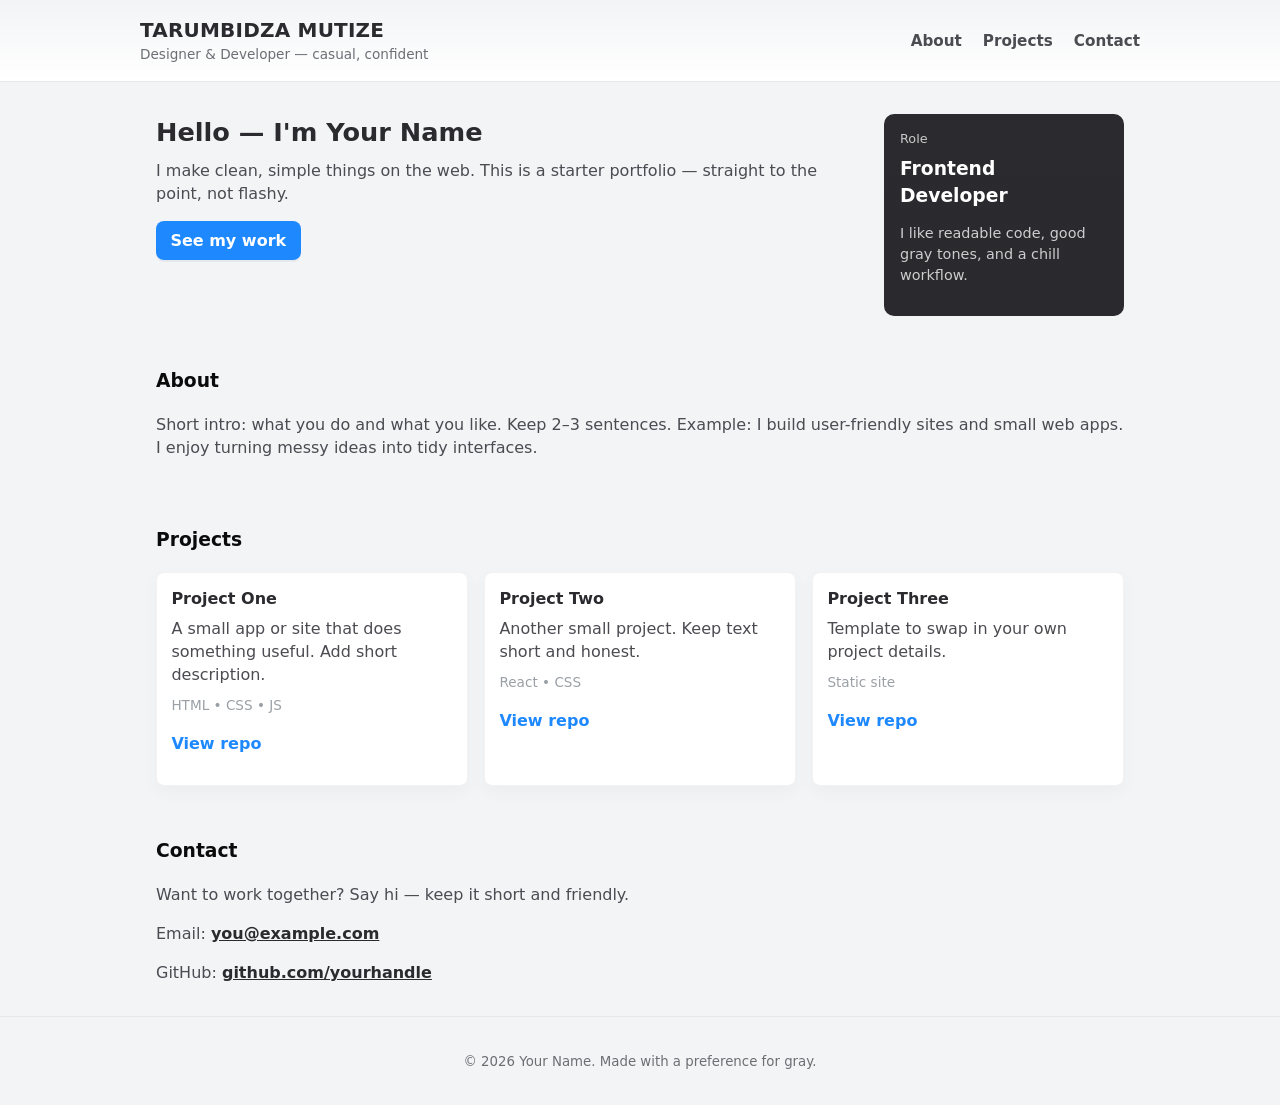
==== index.html @ fe16d237 "Update portfolio title and name in index.html" ====
<!doctype html>
<html lang="en">
<head>
  <meta charset="utf-8" />
  <meta name="viewport" content="width=device-width,initial-scale=1" />
  <title>TARUMBIDZA MUTIZE — Portfolio</title>
  <link rel="stylesheet" href="styles.css" />
  <meta name="description" content="Starter portfolio: simple, semi-professional, nonchalant style." />
</head>
<body>
  <header class="site-header">
    <div class="container header-inner">
      <div class="brand">
        <h1 class="name">TARUMBIDZA MUTIZE</h1>
        <p class="tagline">Designer & Developer — casual, confident</p>
      </div>
      <nav class="main-nav" aria-label="Main navigation">
        <a href="#about">About</a>
        <a href="#projects">Projects</a>
        <a href="#contact">Contact</a>
      </nav>
    </div>
  </header>

  <main>
    <section id="hero" class="hero container">
      <div class="hero-text">
        <h2>Hello — I'm <strong>Your Name</strong></h2>
        <p class="lead">I make clean, simple things on the web. This is a starter portfolio — straight to the point, not flashy.</p>
        <p><a class="cta" href="#projects">See my work</a></p>
      </div>
      <div class="hero-card">
        <div class="meta">Role</div>
        <h3>Frontend Developer</h3>
        <p class="muted">I like readable code, good gray tones, and a chill workflow.</p>
      </div>
    </section>

    <section id="about" class="about container">
      <h3>About</h3>
      <p>Short intro: what you do and what you like. Keep 2–3 sentences. Example: I build user-friendly sites and small web apps. I enjoy turning messy ideas into tidy interfaces.</p>
    </section>

    <section id="projects" class="projects container">
      <h3>Projects</h3>
      <div class="grid">
        <!-- Project 1 -->
        <article class="card">
          <h4>Project One</h4>
          <p class="card-desc">A small app or site that does something useful. Add short description.</p>
          <p class="tech">HTML • CSS • JS</p>
          <p><a class="link" href="#">View repo</a></p>
        </article>

        <!-- Project 2 -->
        <article class="card">
          <h4>Project Two</h4>
          <p class="card-desc">Another small project. Keep text short and honest.</p>
          <p class="tech">React • CSS</p>
          <p><a class="link" href="#">View repo</a></p>
        </article>

        <!-- Project 3 (template) -->
        <article class="card">
          <h4>Project Three</h4>
          <p class="card-desc">Template to swap in your own project details.</p>
          <p class="tech">Static site</p>
          <p><a class="link" href="#">View repo</a></p>
        </article>
      </div>
    </section>

    <section id="contact" class="contact container">
      <h3>Contact</h3>
      <p class="muted">Want to work together? Say hi — keep it short and friendly.</p>
      <p>Email: <a href="mailto:you@example.com">you@example.com</a></p>
      <p>GitHub: <a href="https://github.com/yourhandle" target="_blank" rel="noopener">github.com/yourhandle</a></p>
    </section>
  </main>

  <footer class="site-footer">
    <div class="container">
      <small>© <span id="year"></span> Your Name. Made with a preference for gray.</small>
    </div>
  </footer>

  <script>
    // Simple script to keep footer year current
    document.getElementById('year').textContent = new Date().getFullYear();
  </script>
</body>
</html>
---- styles.css ----
/* styles.css
   Starter portfolio — semi-professional, nonchalant.
   Main colors: gray-heavy, blue accents, white backgrounds, black text.
*/

/* Color palette */
:root{
  --blue: #1e88ff;         /* main accent blue */
  --black: #0b0b0b;        /* strong text */
  --gray-900: #2b2b2f;     /* dark gray for cards / accents */
  --gray-700: #4b4b52;
  --gray-400: #9aa0a6;
  --gray-100: #f3f4f6;     /* page background */
  --white: #ffffff;
  --muted: #6b6f74;
  --max-width: 1000px;
}

/* Reset-ish */
*{box-sizing:border-box}
html,body{height:100%}
body{
  margin:0;
  font-family: Inter, ui-sans-serif, system-ui, -apple-system, "Segoe UI", Roboto, "Helvetica Neue", Arial;
  color:var(--black);
  background:var(--gray-100);
  -webkit-font-smoothing:antialiased;
  -moz-osx-font-smoothing:grayscale;
  line-height:1.45;
}

/* Layout containers */
.container{
  max-width:var(--max-width);
  margin:0 auto;
  padding:1rem;
}

/* Header */
.site-header{
  background:linear-gradient(180deg, var(--gray-100), var(--white));
  border-bottom:1px solid rgba(43,43,47,0.06);
}
.header-inner{
  display:flex;
  align-items:center;
  justify-content:space-between;
  gap:1rem;
  padding:1rem 0;
}
.brand .name{
  margin:0;
  font-size:1.25rem;
  letter-spacing:0.2px;
  color:var(--gray-900);
}
.brand .tagline{
  margin:0;
  font-size:0.85rem;
  color:var(--muted);
}
.main-nav a{
  text-decoration:none;
  color:var(--gray-700);
  margin-left:1rem;
  font-weight:600;
  font-size:0.95rem;
}
.main-nav a:hover{color:var(--blue)}

/* Hero */
.hero{
  display:flex;
  gap:1.5rem;
  align-items:stretch;
  margin-top:1rem;
}
.hero-text{flex:1}
.hero-text h2{
  margin:0 0 0.5rem 0;
  font-size:1.6rem;
  color:var(--gray-900);
}
.lead{
  color:var(--gray-700);
  margin:0 0 1rem 0;
}
.cta{
  display:inline-block;
  padding:0.5rem 0.9rem;
  background:var(--blue);
  color:var(--white);
  border-radius:8px;
  text-decoration:none;
  font-weight:600;
  box-shadow:0 2px 0 rgba(14,55,90,0.06);
}
.hero-card{
  width:240px;
  background:linear-gradient(180deg, var(--gray-900), #2a2a2e);
  color:var(--white);
  padding:1rem;
  border-radius:10px;
  align-self:center;
}
.hero-card .meta{
  font-size:0.8rem;
  color:rgba(255,255,255,0.75);
  margin-bottom:0.4rem;
}
.hero-card h3{margin:0 0 0.3rem 0}
.hero-card .muted{opacity:0.9;color:rgba(255,255,255,0.85);font-size:0.9rem}

/* Sections */
section{margin:2rem 0}
.about p, .contact p{color:var(--gray-700)}

/* Projects grid */
.grid{
  display:grid;
  grid-template-columns:repeat(auto-fit,minmax(220px,1fr));
  gap:1rem;
  margin-top:1rem;
}
.card{
  background:var(--white);
  border:1px solid rgba(43,43,47,0.06);
  padding:0.9rem;
  border-radius:8px;
  box-shadow:0 6px 18px rgba(11,11,11,0.03);
}
.card h4{margin:0 0 0.4rem 0;color:var(--gray-900)}
.card-desc{color:var(--gray-700);margin:0 0 0.6rem 0}
.tech{color:var(--gray-400);font-size:0.85rem;margin:0 0 0.6rem 0}
.link{color:var(--blue);text-decoration:none;font-weight:600}
.link:hover{text-decoration:underline}

/* Contact */
.contact a{color:var(--gray-900); font-weight:600}

/* Footer */
.site-footer{
  border-top:1px solid rgba(43,43,47,0.06);
  background:transparent;
  padding:1rem 0;
  color:var(--muted);
  text-align:center;
}

/* Small screens */
@media (max-width:700px){
  .hero{flex-direction:column}
  .hero-card{width:100%}
  .main-nav{display:none}
}
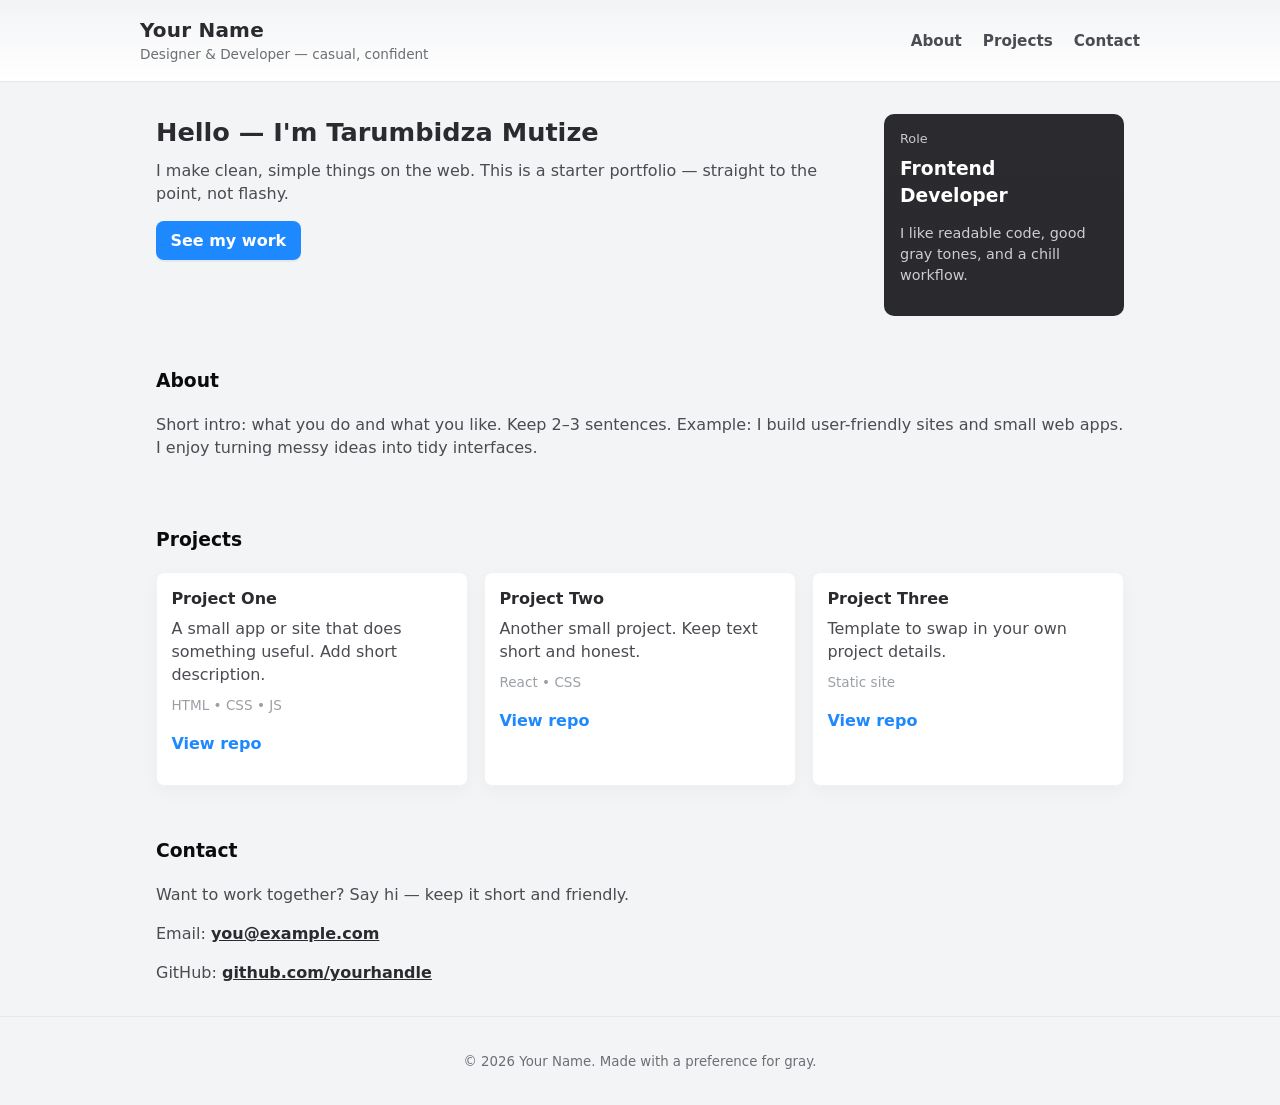
==== commit 476ab5ee: "Update portfolio title and name in index.html" ====
--- a/index.html
+++ b/index.html
@@ -3,7 +3,7 @@
 <head>
   <meta charset="utf-8" />
   <meta name="viewport" content="width=device-width,initial-scale=1" />
-  <title>TARUMBIDZA MUTIZE — Portfolio</title>
+  <title>Your Name — Portfolio</title>
   <link rel="stylesheet" href="styles.css" />
   <meta name="description" content="Starter portfolio: simple, semi-professional, nonchalant style." />
 </head>
@@ -11,7 +11,7 @@
   <header class="site-header">
     <div class="container header-inner">
       <div class="brand">
-        <h1 class="name">TARUMBIDZA MUTIZE</h1>
+        <h1 class="name">Your Name</h1>
         <p class="tagline">Designer & Developer — casual, confident</p>
       </div>
       <nav class="main-nav" aria-label="Main navigation">
@@ -25,7 +25,7 @@
   <main>
     <section id="hero" class="hero container">
       <div class="hero-text">
-        <h2>Hello — I'm <strong>Your Name</strong></h2>
+        <h2>Hello — I'm <strong>Tarumbidza Mutize</strong></h2>
         <p class="lead">I make clean, simple things on the web. This is a starter portfolio — straight to the point, not flashy.</p>
         <p><a class="cta" href="#projects">See my work</a></p>
       </div>
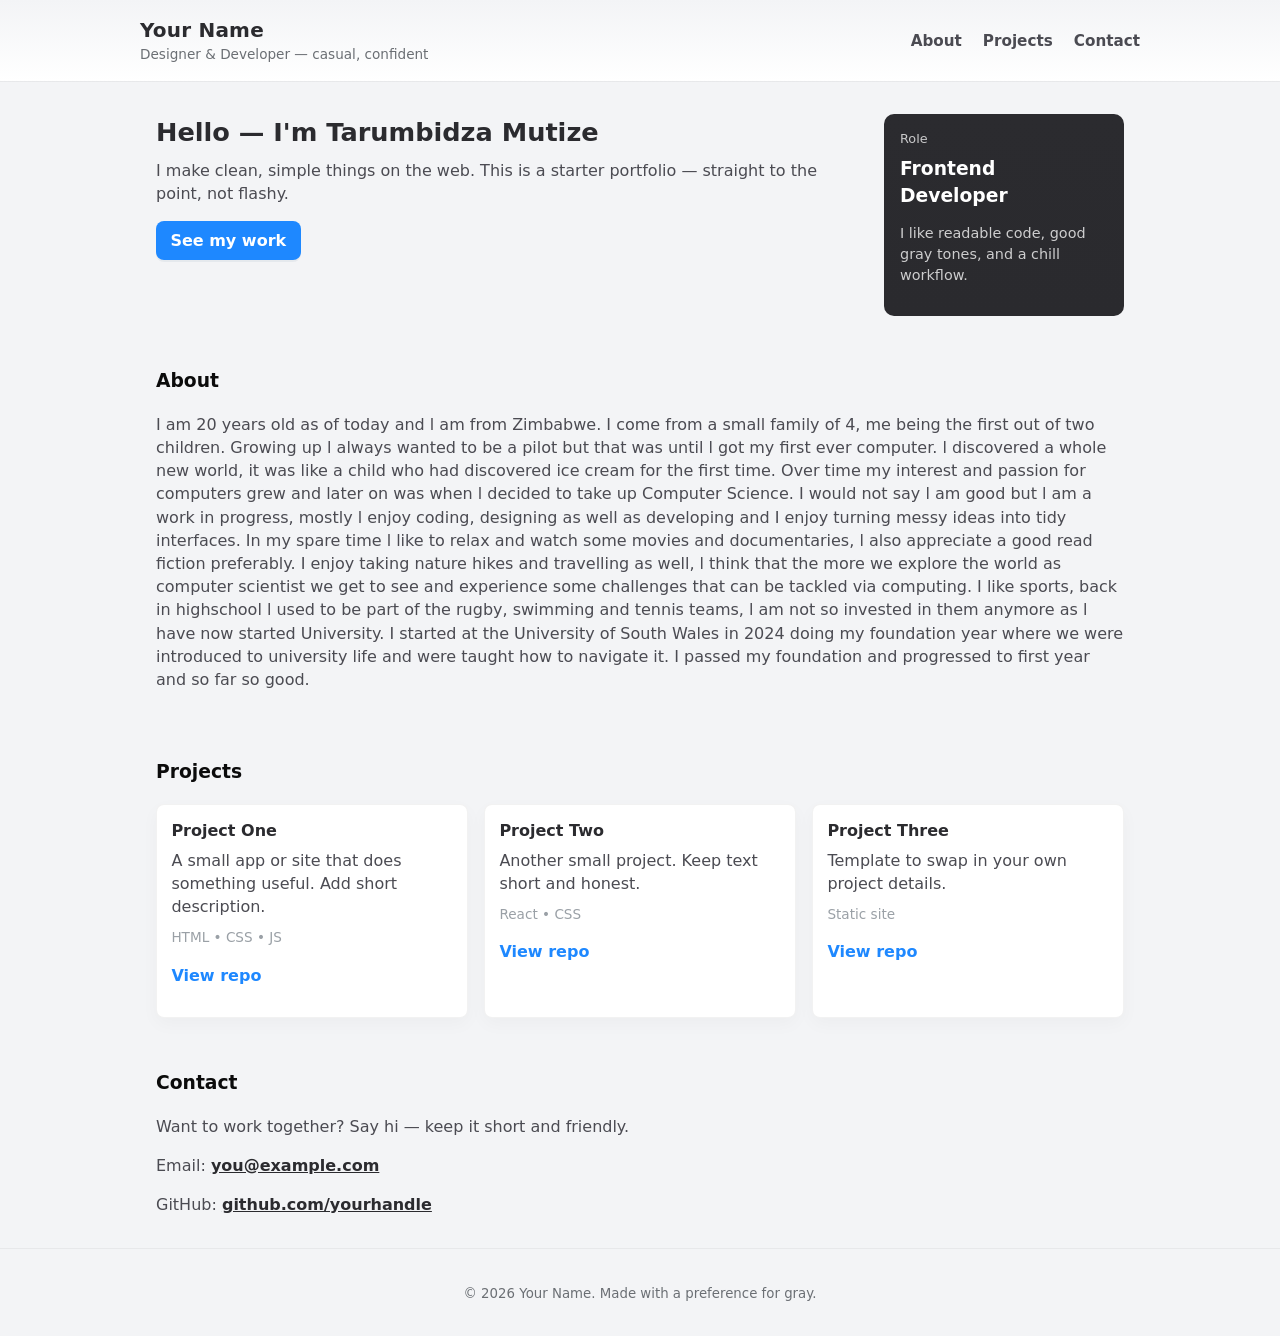
==== commit 0a7d5968: "Revise 'About' section with detailed personal intro Updated the 'About' section with personal inform" ====
--- a/index.html
+++ b/index.html
@@ -38,7 +38,9 @@
 
     <section id="about" class="about container">
       <h3>About</h3>
-      <p>Short intro: what you do and what you like. Keep 2–3 sentences. Example: I build user-friendly sites and small web apps. I enjoy turning messy ideas into tidy interfaces.</p>
+      <p>I am 20 years old as of today and l am from Zimbabwe. I come from a small family of 4, me being the first out of two children. Growing up l always wanted to be a pilot but that was until l got my first ever computer. l discovered a whole new world, it was like a child who had discovered ice cream for the first time. Over time my interest and passion for computers grew and later on was when l decided to take up Computer Science. I would not say l am good but l am a work in progress, mostly l enjoy coding, designing as well as developing and I enjoy turning messy ideas into tidy interfaces.
+      In my spare time l like to relax and watch some movies and documentaries, l also appreciate a good read fiction preferably. I enjoy taking nature hikes and travelling as well, l think that the more we explore the world as computer scientist we get to see and experience some challenges that can be tackled via computing. I like sports, back in highschool l used to be part of the rugby, swimming and tennis teams, l am not so invested in them anymore as l have now started University.
+      I started at the University of South Wales in 2024 doing my foundation year where we were introduced to university life and were taught how to navigate it. I passed my foundation and progressed to first year and so far so good. </p>
     </section>
 
     <section id="projects" class="projects container">
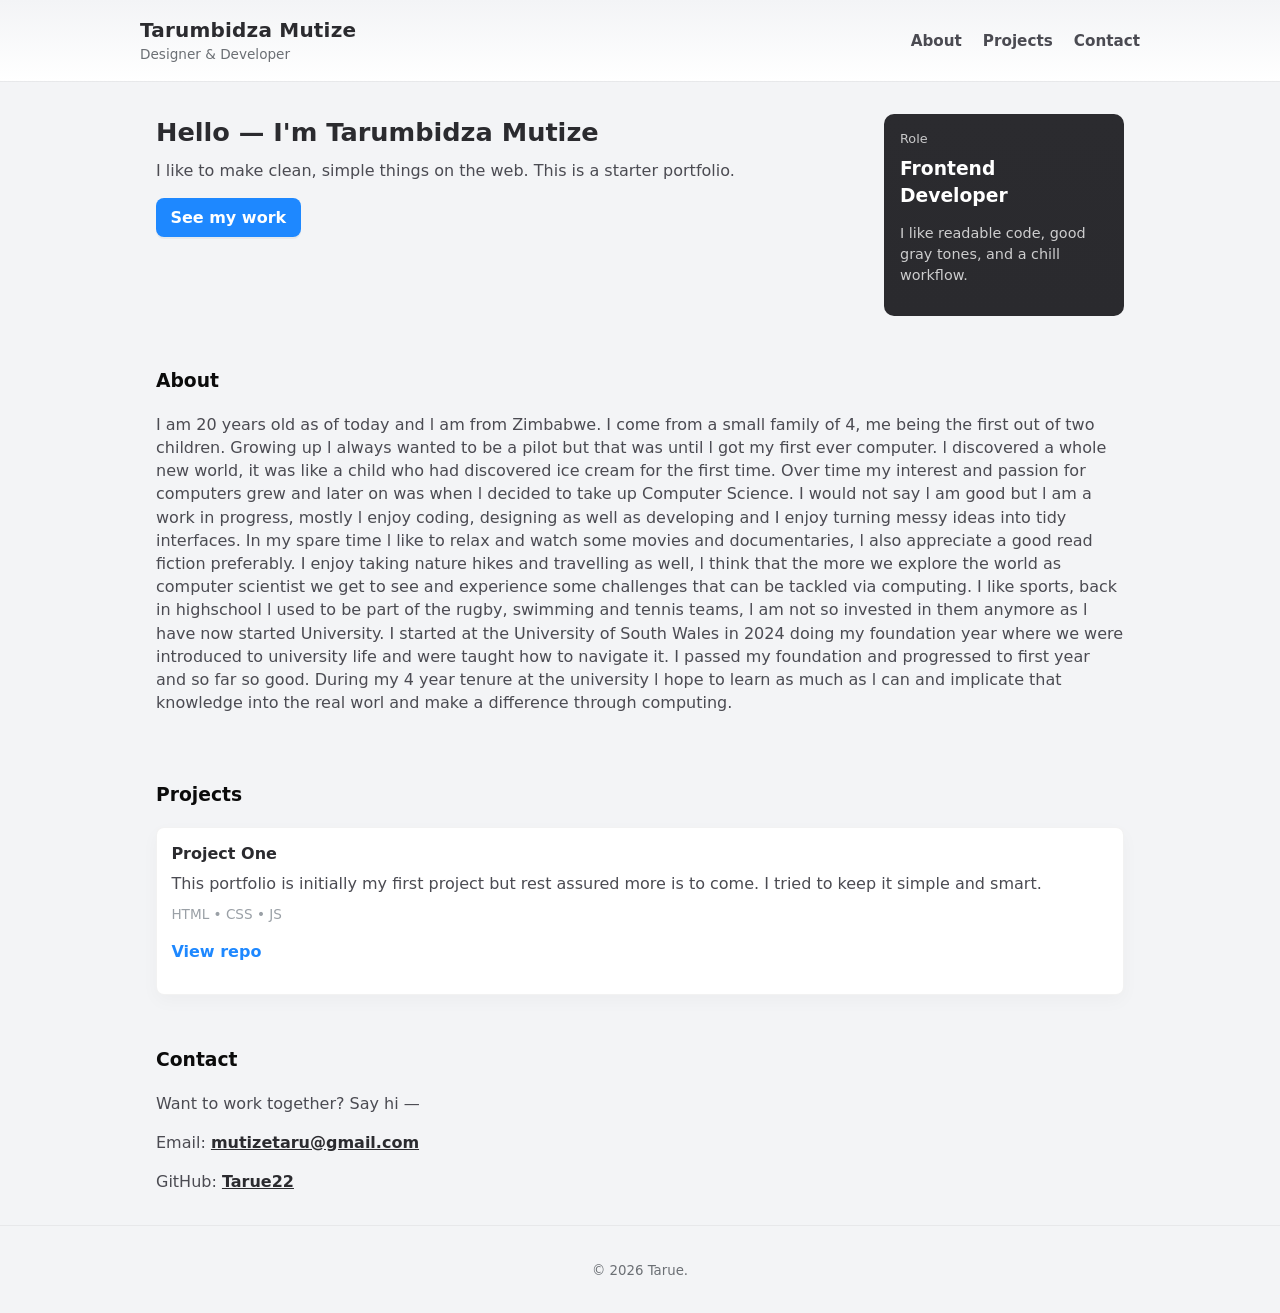
==== commit 7b1a9591: "Update portfolio details and personal information" ====
--- a/index.html
+++ b/index.html
@@ -3,7 +3,7 @@
 <head>
   <meta charset="utf-8" />
   <meta name="viewport" content="width=device-width,initial-scale=1" />
-  <title>Your Name — Portfolio</title>
+  <title>TARUE — Portfolio</title>
   <link rel="stylesheet" href="styles.css" />
   <meta name="description" content="Starter portfolio: simple, semi-professional, nonchalant style." />
 </head>
@@ -11,8 +11,8 @@
   <header class="site-header">
     <div class="container header-inner">
       <div class="brand">
-        <h1 class="name">Your Name</h1>
-        <p class="tagline">Designer & Developer — casual, confident</p>
+        <h1 class="name">Tarumbidza Mutize</h1>
+        <p class="tagline">Designer & Developer </p>
       </div>
       <nav class="main-nav" aria-label="Main navigation">
         <a href="#about">About</a>
@@ -26,7 +26,7 @@
     <section id="hero" class="hero container">
       <div class="hero-text">
         <h2>Hello — I'm <strong>Tarumbidza Mutize</strong></h2>
-        <p class="lead">I make clean, simple things on the web. This is a starter portfolio — straight to the point, not flashy.</p>
+        <p class="lead">I like to make clean, simple things on the web. This is a starter portfolio.</p>
         <p><a class="cta" href="#projects">See my work</a></p>
       </div>
       <div class="hero-card">
@@ -40,7 +40,7 @@
       <h3>About</h3>
       <p>I am 20 years old as of today and l am from Zimbabwe. I come from a small family of 4, me being the first out of two children. Growing up l always wanted to be a pilot but that was until l got my first ever computer. l discovered a whole new world, it was like a child who had discovered ice cream for the first time. Over time my interest and passion for computers grew and later on was when l decided to take up Computer Science. I would not say l am good but l am a work in progress, mostly l enjoy coding, designing as well as developing and I enjoy turning messy ideas into tidy interfaces.
       In my spare time l like to relax and watch some movies and documentaries, l also appreciate a good read fiction preferably. I enjoy taking nature hikes and travelling as well, l think that the more we explore the world as computer scientist we get to see and experience some challenges that can be tackled via computing. I like sports, back in highschool l used to be part of the rugby, swimming and tennis teams, l am not so invested in them anymore as l have now started University.
-      I started at the University of South Wales in 2024 doing my foundation year where we were introduced to university life and were taught how to navigate it. I passed my foundation and progressed to first year and so far so good. </p>
+      I started at the University of South Wales in 2024 doing my foundation year where we were introduced to university life and were taught how to navigate it. I passed my foundation and progressed to first year and so far so good. During my 4 year tenure at the university l hope to learn as much as l can and implicate that knowledge into the real worl and make a difference through computing. </p>
     </section>
 
     <section id="projects" class="projects container">
@@ -49,40 +49,27 @@
         <!-- Project 1 -->
         <article class="card">
           <h4>Project One</h4>
-          <p class="card-desc">A small app or site that does something useful. Add short description.</p>
+          <p class="card-desc">This portfolio is initially my first project but rest assured more is to come. I tried to keep it simple and smart.</p>
           <p class="tech">HTML • CSS • JS</p>
           <p><a class="link" href="#">View repo</a></p>
         </article>
 
-        <!-- Project 2 -->
-        <article class="card">
-          <h4>Project Two</h4>
-          <p class="card-desc">Another small project. Keep text short and honest.</p>
-          <p class="tech">React • CSS</p>
-          <p><a class="link" href="#">View repo</a></p>
-        </article>
-
-        <!-- Project 3 (template) -->
-        <article class="card">
-          <h4>Project Three</h4>
-          <p class="card-desc">Template to swap in your own project details.</p>
-          <p class="tech">Static site</p>
-          <p><a class="link" href="#">View repo</a></p>
-        </article>
+       
+      
       </div>
     </section>
 
     <section id="contact" class="contact container">
       <h3>Contact</h3>
-      <p class="muted">Want to work together? Say hi — keep it short and friendly.</p>
-      <p>Email: <a href="mailto:you@example.com">you@example.com</a></p>
-      <p>GitHub: <a href="https://github.com/yourhandle" target="_blank" rel="noopener">github.com/yourhandle</a></p>
+      <p class="muted">Want to work together? Say hi — </p>
+      <p>Email: <a href="mailto:you@example.com">mutizetaru@gmail.com</a></p>
+      <p>GitHub: <a href="https://github.com/yourhandle" target="_blank" rel="noopener">Tarue22</a></p>
     </section>
   </main>
 
   <footer class="site-footer">
     <div class="container">
-      <small>© <span id="year"></span> Your Name. Made with a preference for gray.</small>
+      <small>© <span id="year"></span> Tarue.</small>
     </div>
   </footer>
 
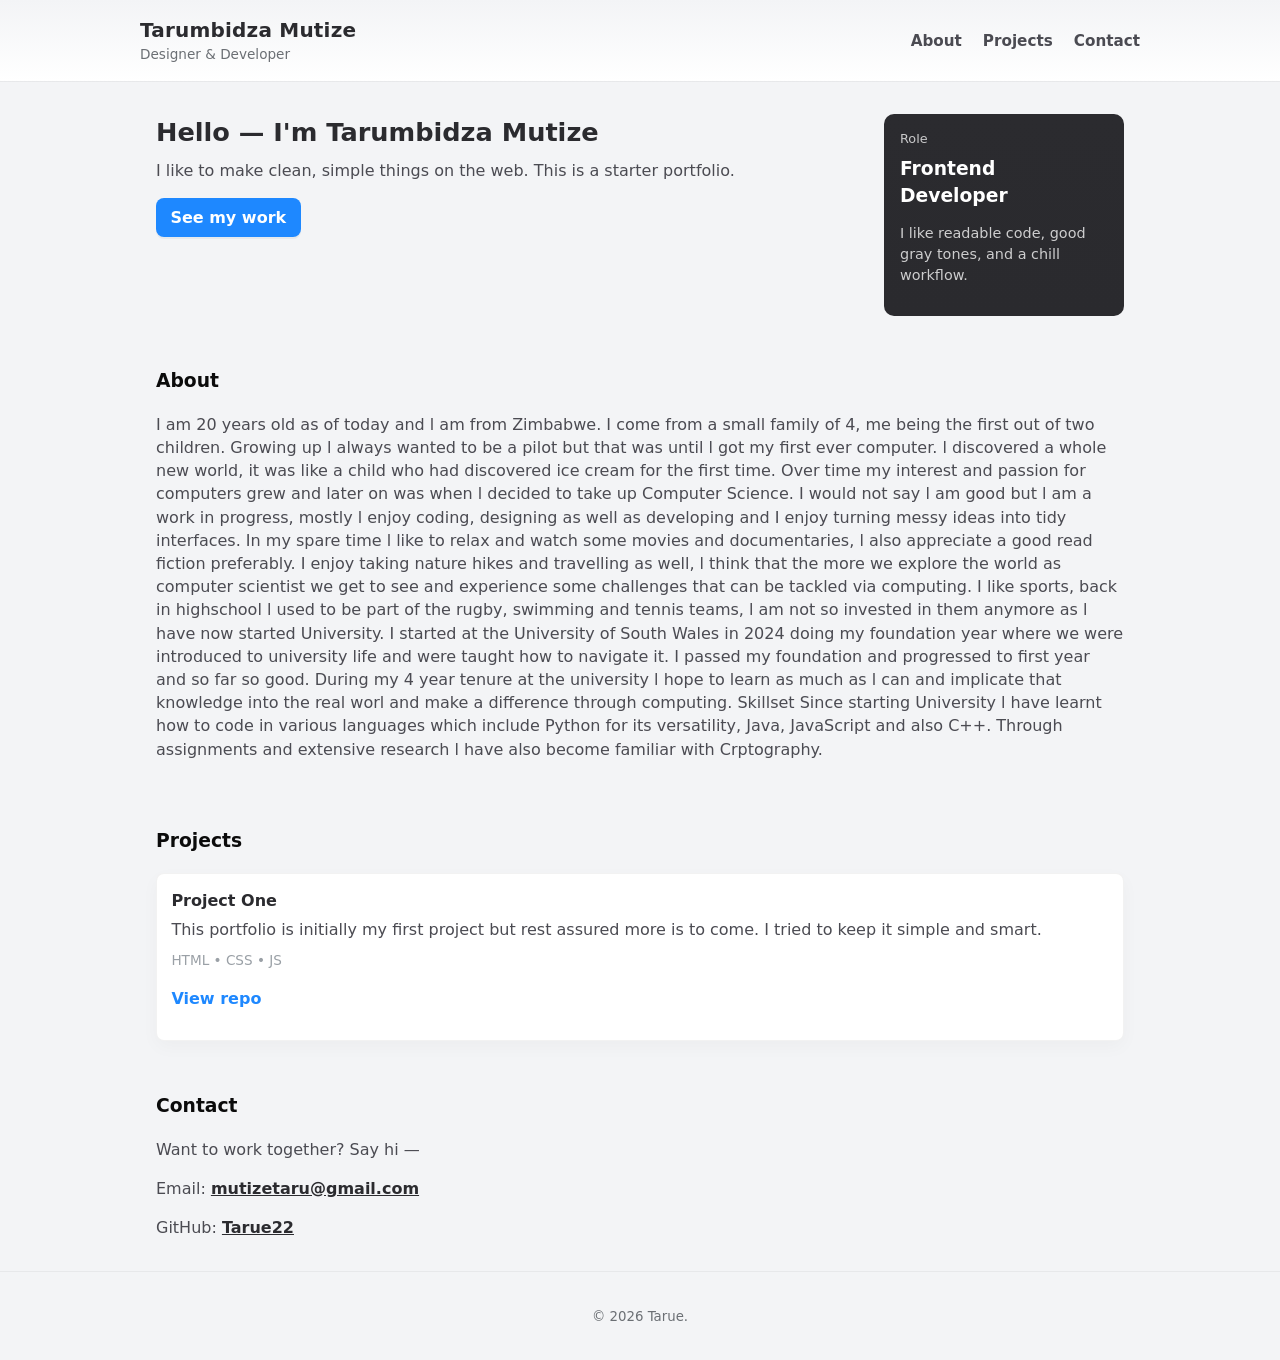
==== commit 2861355a: "Enhance about section and add skillset details Added a skillset section and updated the about sectio" ====
--- a/index.html
+++ b/index.html
@@ -40,7 +40,10 @@
       <h3>About</h3>
       <p>I am 20 years old as of today and l am from Zimbabwe. I come from a small family of 4, me being the first out of two children. Growing up l always wanted to be a pilot but that was until l got my first ever computer. l discovered a whole new world, it was like a child who had discovered ice cream for the first time. Over time my interest and passion for computers grew and later on was when l decided to take up Computer Science. I would not say l am good but l am a work in progress, mostly l enjoy coding, designing as well as developing and I enjoy turning messy ideas into tidy interfaces.
       In my spare time l like to relax and watch some movies and documentaries, l also appreciate a good read fiction preferably. I enjoy taking nature hikes and travelling as well, l think that the more we explore the world as computer scientist we get to see and experience some challenges that can be tackled via computing. I like sports, back in highschool l used to be part of the rugby, swimming and tennis teams, l am not so invested in them anymore as l have now started University.
-      I started at the University of South Wales in 2024 doing my foundation year where we were introduced to university life and were taught how to navigate it. I passed my foundation and progressed to first year and so far so good. During my 4 year tenure at the university l hope to learn as much as l can and implicate that knowledge into the real worl and make a difference through computing. </p>
+      I started at the University of South Wales in 2024 doing my foundation year where we were introduced to university life and were taught how to navigate it. I passed my foundation and progressed to first year and so far so good. During my 4 year tenure at the university l hope to learn as much as l can and implicate that knowledge into the real worl and make a difference through computing.
+      
+      Skillset
+      Since starting University l have learnt how to code in various languages which include Python for its versatility, Java, JavaScript and also C++. Through assignments and extensive research l have also become familiar with Crptography.</p>
     </section>
 
     <section id="projects" class="projects container">
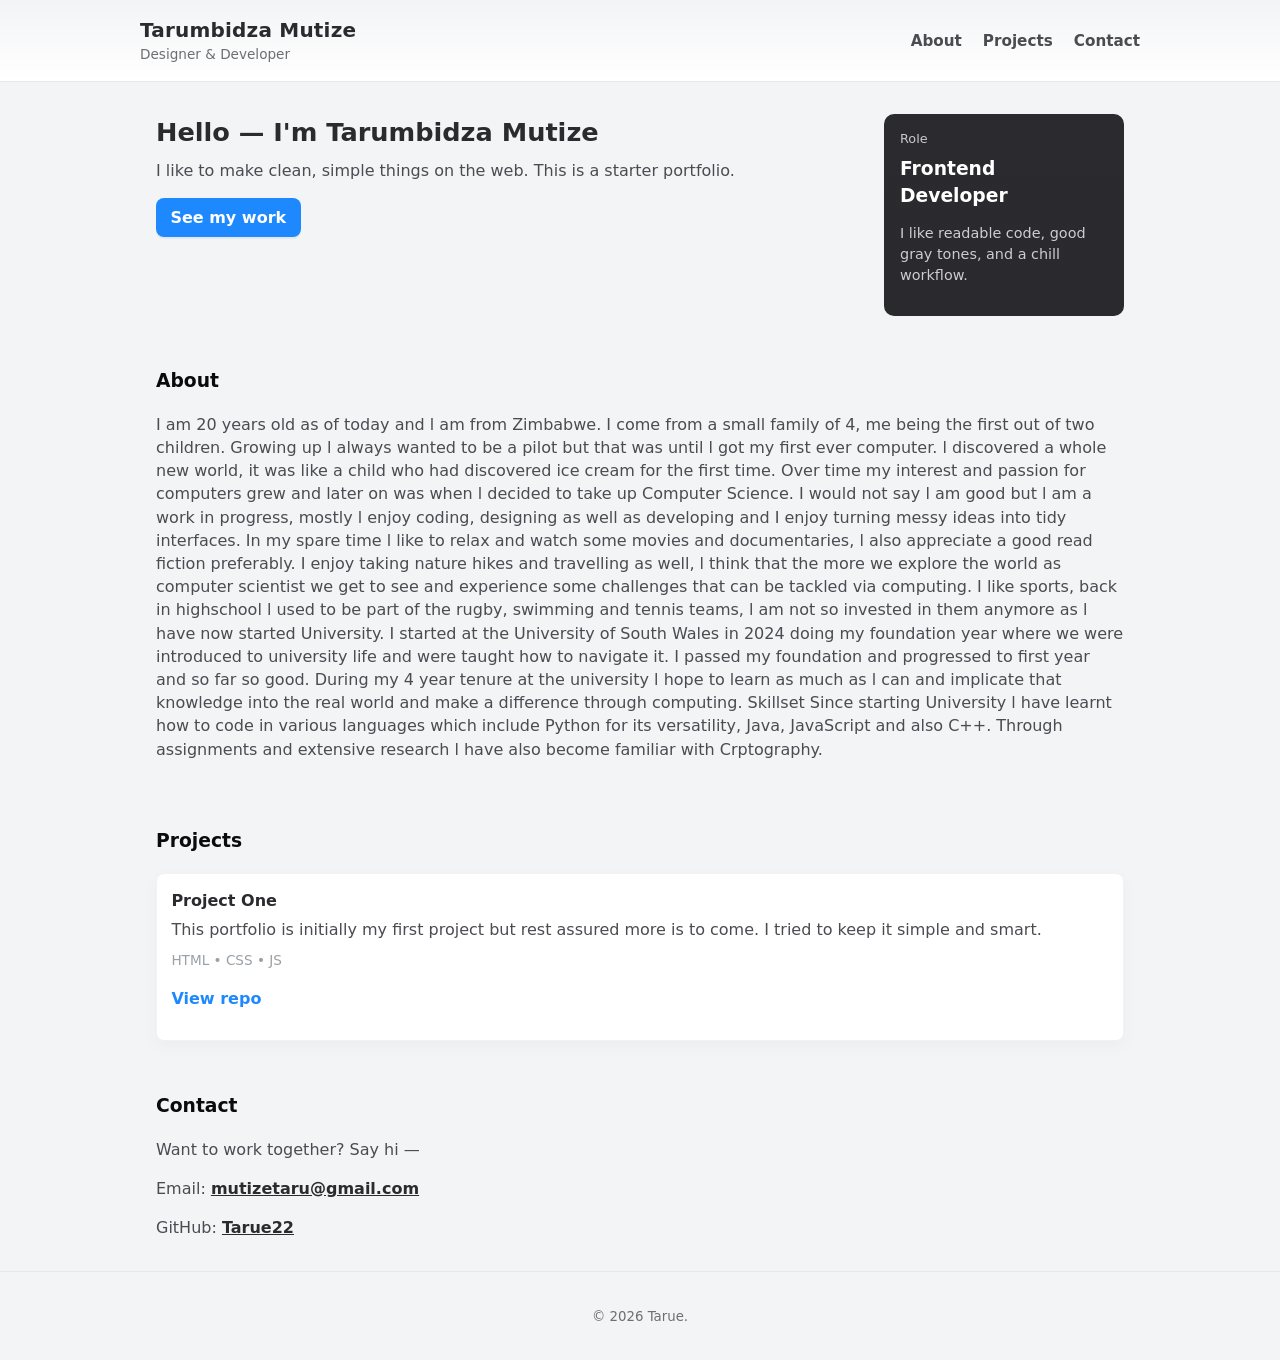
==== commit 2ceae1fe: "Fix typo in about section of index.html Corrected a typo in the word 'world' in the about section." ====
--- a/index.html
+++ b/index.html
@@ -40,7 +40,7 @@
       <h3>About</h3>
       <p>I am 20 years old as of today and l am from Zimbabwe. I come from a small family of 4, me being the first out of two children. Growing up l always wanted to be a pilot but that was until l got my first ever computer. l discovered a whole new world, it was like a child who had discovered ice cream for the first time. Over time my interest and passion for computers grew and later on was when l decided to take up Computer Science. I would not say l am good but l am a work in progress, mostly l enjoy coding, designing as well as developing and I enjoy turning messy ideas into tidy interfaces.
       In my spare time l like to relax and watch some movies and documentaries, l also appreciate a good read fiction preferably. I enjoy taking nature hikes and travelling as well, l think that the more we explore the world as computer scientist we get to see and experience some challenges that can be tackled via computing. I like sports, back in highschool l used to be part of the rugby, swimming and tennis teams, l am not so invested in them anymore as l have now started University.
-      I started at the University of South Wales in 2024 doing my foundation year where we were introduced to university life and were taught how to navigate it. I passed my foundation and progressed to first year and so far so good. During my 4 year tenure at the university l hope to learn as much as l can and implicate that knowledge into the real worl and make a difference through computing.
+      I started at the University of South Wales in 2024 doing my foundation year where we were introduced to university life and were taught how to navigate it. I passed my foundation and progressed to first year and so far so good. During my 4 year tenure at the university l hope to learn as much as l can and implicate that knowledge into the real world and make a difference through computing.
       
       Skillset
       Since starting University l have learnt how to code in various languages which include Python for its versatility, Java, JavaScript and also C++. Through assignments and extensive research l have also become familiar with Crptography.</p>
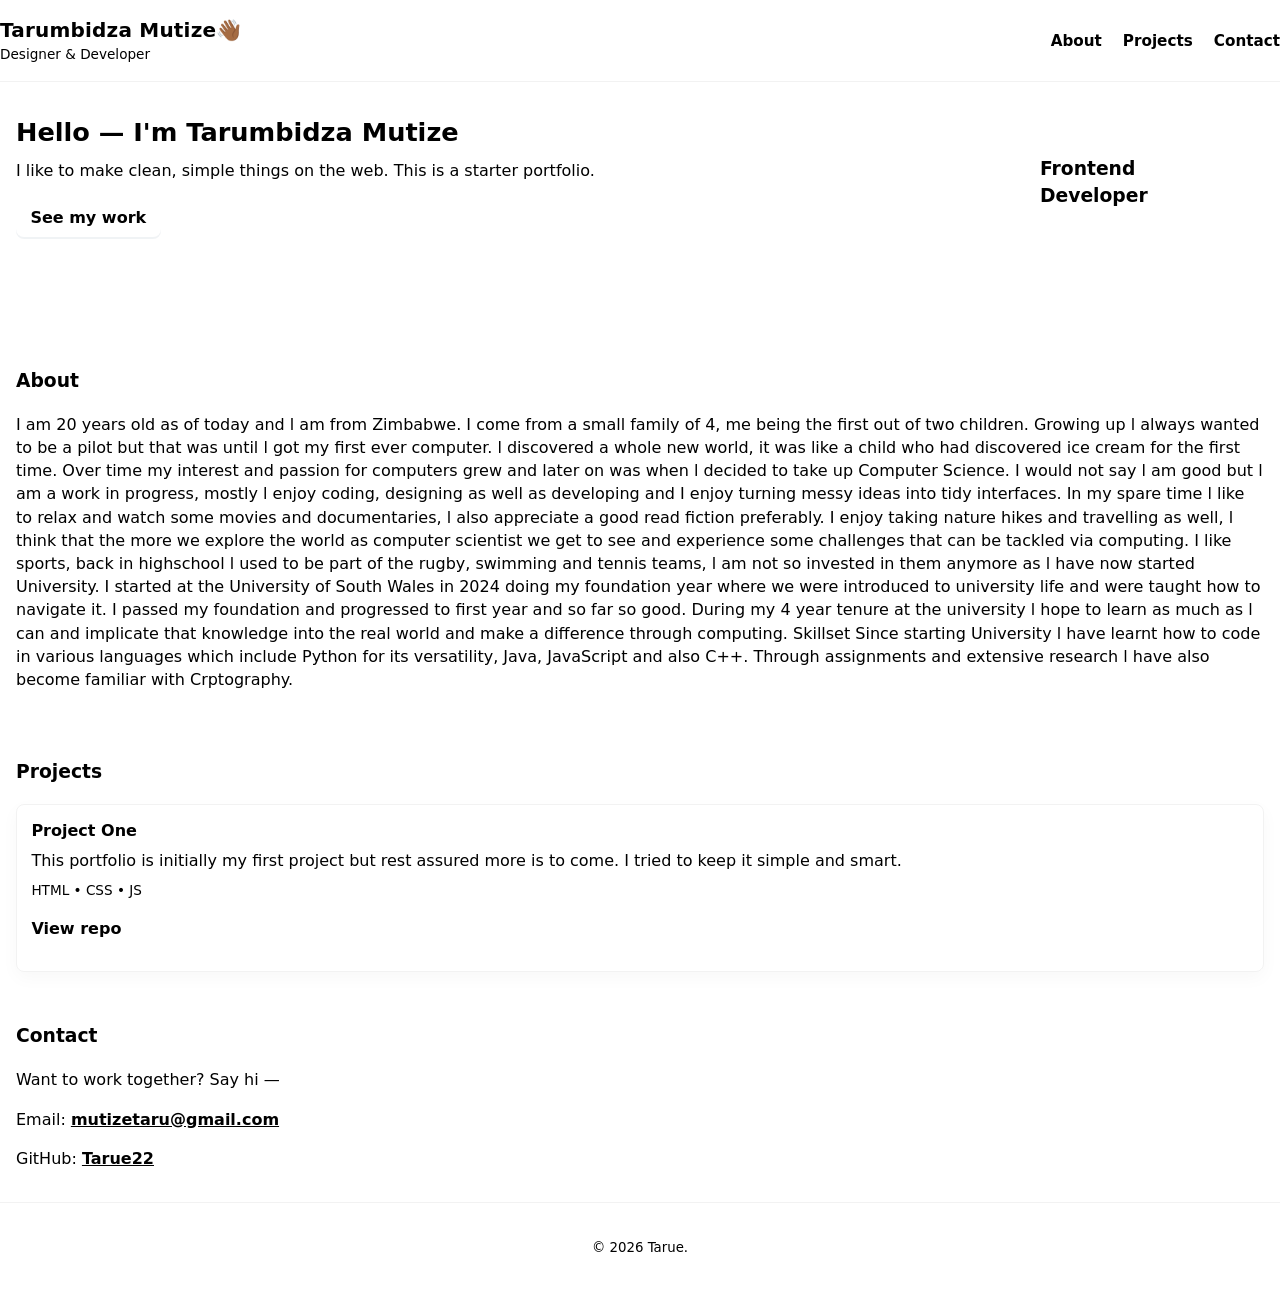
==== commit 2e946268: "Add emoji to the name in index.html" ====
--- a/index.html
+++ b/index.html
@@ -11,7 +11,7 @@
   <header class="site-header">
     <div class="container header-inner">
       <div class="brand">
-        <h1 class="name">Tarumbidza Mutize</h1>
+        <h1 class="name">Tarumbidza Mutize👋🏾</h1>
         <p class="tagline">Designer & Developer </p>
       </div>
       <nav class="main-nav" aria-label="Main navigation">
--- a/styles.css
+++ b/styles.css
@@ -1,3 +1,10 @@
+/* styles.css
+Starter portfolio — semi-professional, nonchalant.
+Main colors: gray-heavy, blue accents, white backgrounds, black text
+*/
+
+/* Color palette */
+:root{
 /* styles.css
    Starter portfolio — semi-professional, nonchalant.
    Main colors: gray-heavy, blue accents, white backgrounds, black text.
@@ -152,4 +159,4 @@
   .hero{flex-direction:column}
   .hero-card{width:100%}
   .main-nav{display:none}
-}+}
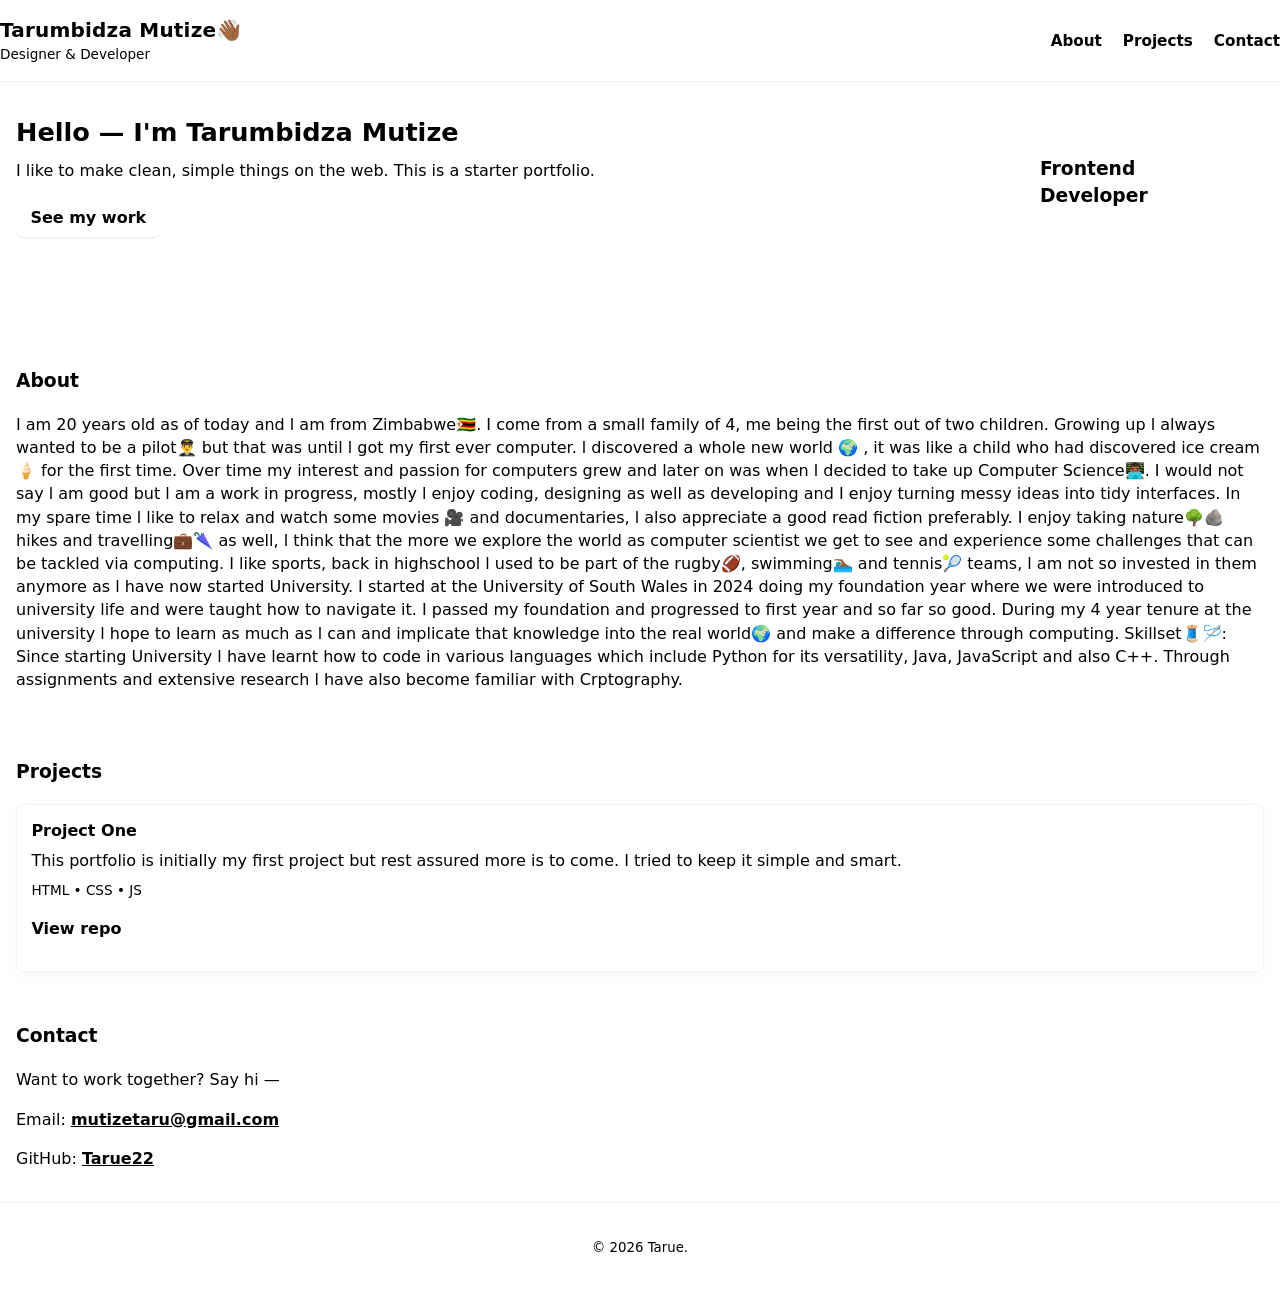
==== commit e8b0f2d7: "Enhance about section with emojis and clarity Updated personal description with emojis and improved " ====
--- a/index.html
+++ b/index.html
@@ -38,11 +38,11 @@
 
     <section id="about" class="about container">
       <h3>About</h3>
-      <p>I am 20 years old as of today and l am from Zimbabwe. I come from a small family of 4, me being the first out of two children. Growing up l always wanted to be a pilot but that was until l got my first ever computer. l discovered a whole new world, it was like a child who had discovered ice cream for the first time. Over time my interest and passion for computers grew and later on was when l decided to take up Computer Science. I would not say l am good but l am a work in progress, mostly l enjoy coding, designing as well as developing and I enjoy turning messy ideas into tidy interfaces.
-      In my spare time l like to relax and watch some movies and documentaries, l also appreciate a good read fiction preferably. I enjoy taking nature hikes and travelling as well, l think that the more we explore the world as computer scientist we get to see and experience some challenges that can be tackled via computing. I like sports, back in highschool l used to be part of the rugby, swimming and tennis teams, l am not so invested in them anymore as l have now started University.
-      I started at the University of South Wales in 2024 doing my foundation year where we were introduced to university life and were taught how to navigate it. I passed my foundation and progressed to first year and so far so good. During my 4 year tenure at the university l hope to learn as much as l can and implicate that knowledge into the real world and make a difference through computing.
+      <p>I am 20 years old as of today and l am from Zimbabwe🇿🇼. I come from a small family of 4, me being the first out of two children. Growing up l always wanted to be a pilot👨‍✈️  but that was until l got my first ever computer. l discovered a whole new world 🌍 , it was like a child who had discovered ice cream🍦 for the first time. Over time my interest and passion for computers grew and later on was when l decided to take up Computer Science👨🏾‍💻. I would not say l am good but l am a work in progress, mostly l enjoy coding, designing as well as developing and I enjoy turning messy ideas into tidy interfaces.
+      In my spare time l like to relax and watch some movies 🎥  and documentaries, l also appreciate a good read fiction preferably. I enjoy taking nature🌳🪨 hikes and travelling💼🌂 as well, l think that the more we explore the world as computer scientist we get to see and experience some challenges that can be tackled via computing. I like sports, back in highschool l used to be part of the rugby🏈, swimming🏊🏾‍♂️ and tennis🎾 teams, l am not so invested in them anymore as l have now started University.
+      I started at the University of South Wales in 2024 doing my foundation year where we were introduced to university life and were taught how to navigate it. I passed my foundation and progressed to first year and so far so good. During my 4 year tenure at the university l hope to learn as much as l can and implicate that knowledge into the real world🌍 and make a difference through computing.
       
-      Skillset
+      Skillset🧵🪡:
       Since starting University l have learnt how to code in various languages which include Python for its versatility, Java, JavaScript and also C++. Through assignments and extensive research l have also become familiar with Crptography.</p>
     </section>
 
